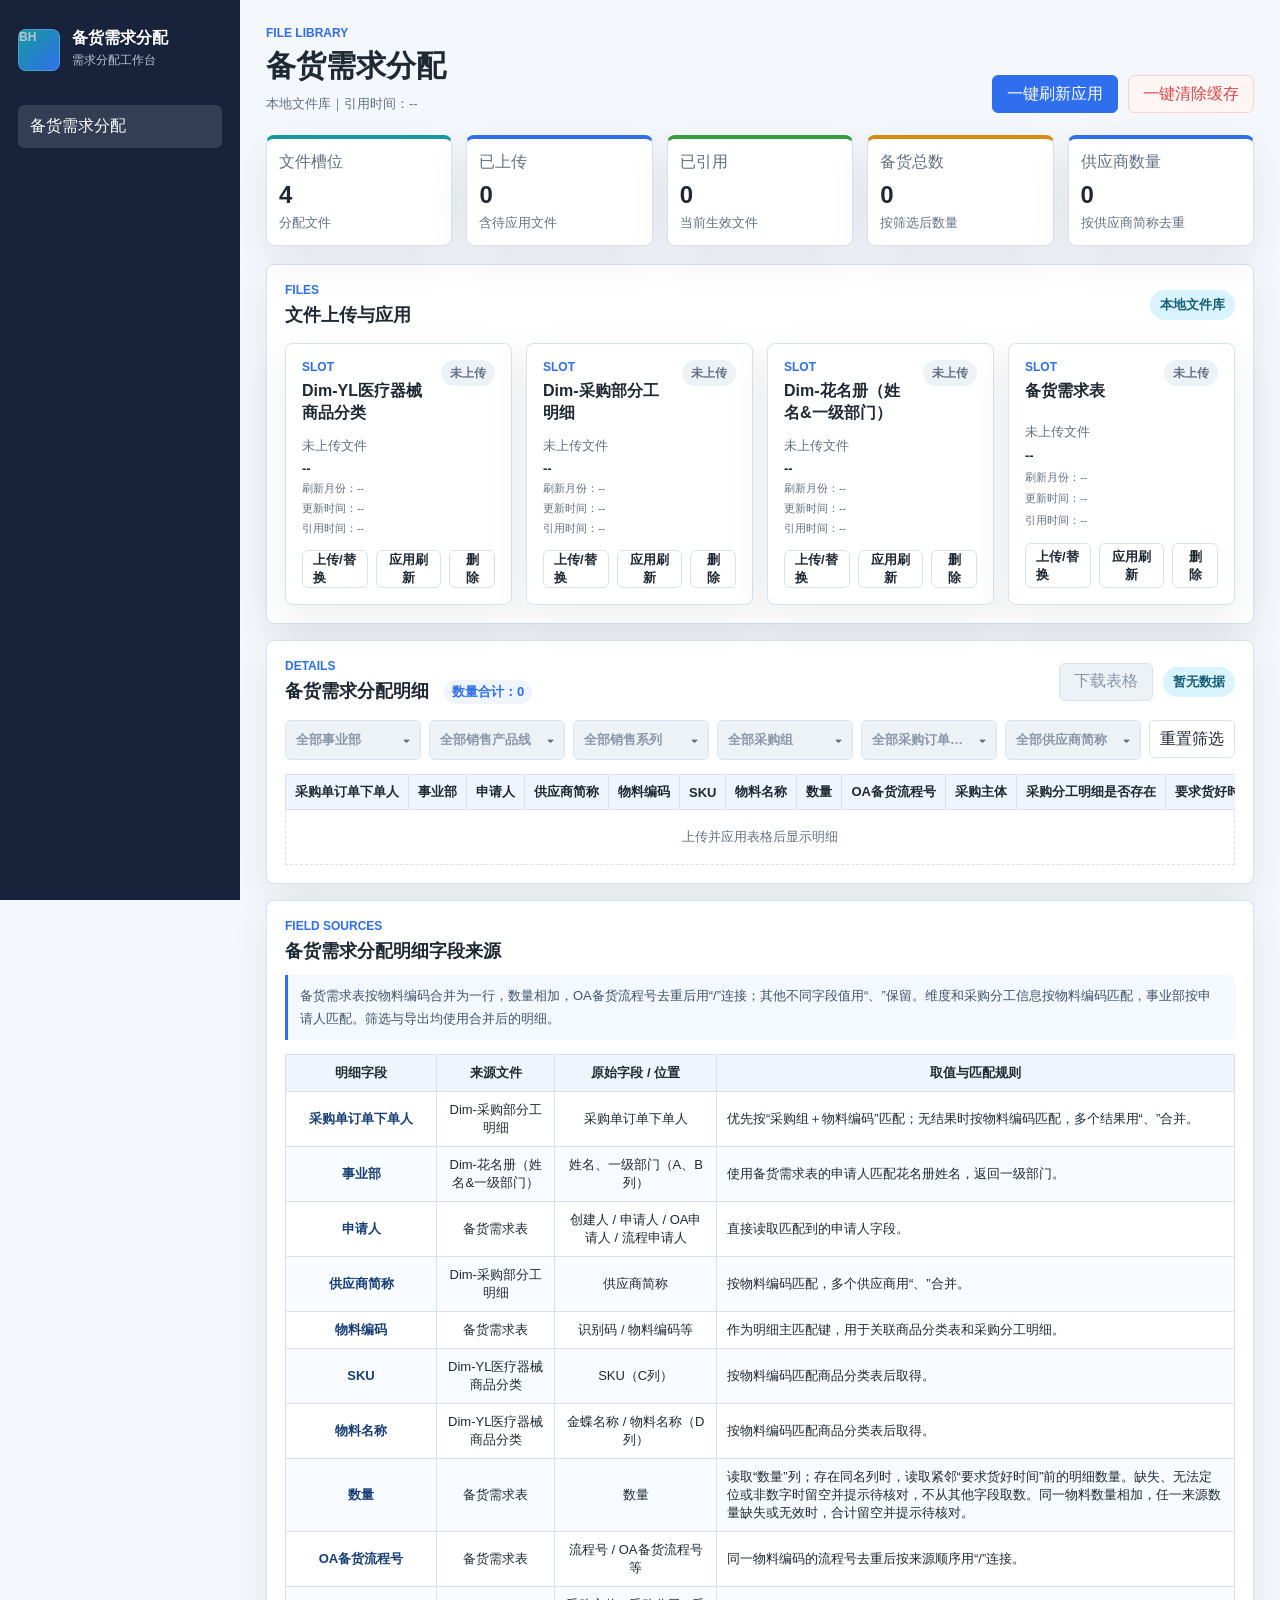
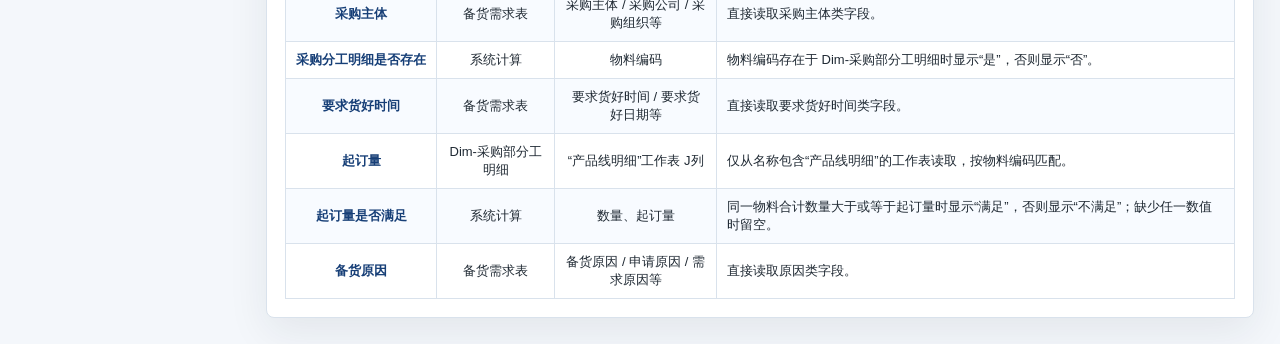
==== index.html @ 4fd3bf2f "Reorder demand detail and export columns" ====
<!doctype html>
<html lang="zh-CN">
  <head>
    <meta charset="utf-8" />
    <meta name="viewport" content="width=device-width, initial-scale=1" />
    <title>备货需求分配 - 备货需求分配</title>
    <link rel="stylesheet" href="./styles.css?v=20260717-2" />
  </head>
  <body>
    <div class="app-shell">
      <aside class="sidebar" aria-label="备货需求分配">
        <div class="brand">
          <span class="brand-mark" aria-hidden="true">BH</span>
          <div>
            <strong>备货需求分配</strong>
            <span>需求分配工作台</span>
          </div>
        </div>
        <nav class="nav-list">
          <a class="active" href="./index.html">备货需求分配</a>
        </nav>
      </aside>

      <main class="dashboard">
        <header class="topbar">
          <div>
            <p class="eyebrow">File Library</p>
            <h1>备货需求分配</h1>
            <small class="source-note" id="librarySourceNote">本地文件库｜引用时间：--</small>
          </div>
          <div class="topbar-actions">
            <button id="applyAllButton" class="primary-button" type="button">一键刷新应用</button>
            <button id="clearCacheButton" class="danger-button" type="button">一键清除缓存</button>
          </div>
        </header>

        <section class="summary-grid" aria-label="文件库概览">
          <article class="metric">
            <span>文件槽位</span>
            <strong id="slotCount">4</strong>
            <small>分配文件</small>
          </article>
          <article class="metric">
            <span>已上传</span>
            <strong id="uploadedCount">0</strong>
            <small>含待应用文件</small>
          </article>
          <article class="metric">
            <span>已引用</span>
            <strong id="appliedCount">0</strong>
            <small>当前生效文件</small>
          </article>
          <article class="metric result-metric">
            <span>备货总数</span>
            <strong id="beihuoTotal">0</strong>
            <small>按筛选后数量</small>
          </article>
          <article class="metric result-metric">
            <span>供应商数量</span>
            <strong id="supplierCount">0</strong>
            <small>按供应商简称去重</small>
          </article>
        </section>

        <section class="panel library-panel">
          <div class="panel-heading">
            <div>
              <p class="eyebrow">Files</p>
              <h2>文件上传与应用</h2>
            </div>
            <span class="upload-state" id="libraryState">读取中</span>
          </div>
          <div class="slot-grid" id="slotGrid"></div>
        </section>

        <section class="panel detail-panel">
          <div class="panel-heading">
            <div>
              <p class="eyebrow">Details</p>
              <h2>备货需求分配明细 <span class="inline-total" id="quantityTotal">数量合计：0</span></h2>
            </div>
            <div class="detail-actions">
              <button id="downloadDetailButton" class="secondary-button" type="button" disabled>下载表格</button>
              <span class="upload-state" id="detailState">暂无数据</span>
            </div>
          </div>
          <div class="detail-filter-row" aria-label="明细筛选器">
            <div class="filter-toolbar" id="filterToolbar">
              <div class="multi-filter" data-filter="businessUnit"></div>
              <div class="multi-filter" data-filter="productLine"></div>
              <div class="multi-filter" data-filter="salesSeries"></div>
              <div class="multi-filter" data-filter="purchaseGroup"></div>
              <div class="multi-filter" data-filter="buyer"></div>
              <div class="multi-filter" data-filter="supplierShortName"></div>
            </div>
            <button id="clearFiltersButton" type="button">重置筛选</button>
          </div>
          <div class="table-wrap">
            <table class="detail-table">
              <thead>
                <tr>
                  <th>采购单订单下单人</th>
                  <th>事业部</th>
                  <th>申请人</th>
                  <th>供应商简称</th>
                  <th>物料编码</th>
                  <th>SKU</th>
                  <th>物料名称</th>
                  <th>数量</th>
                  <th>OA备货流程号</th>
                  <th>采购主体</th>
                  <th>采购分工明细是否存在</th>
                  <th>要求货好时间</th>
                  <th>起订量</th>
                  <th>起订量是否满足</th>
                  <th>备货原因</th>
                </tr>
              </thead>
              <tbody id="detailTableBody"></tbody>
            </table>
            <div class="empty-state" id="detailEmpty">上传并应用表格后显示明细</div>
          </div>
          <nav class="pagination-controls" id="paginationControls" aria-label="备货需求分配明细分页" hidden>
            <span id="paginationInfo">第 1 / 1 页</span>
            <div class="pagination-actions">
              <button id="previousPageButton" type="button" aria-label="上一页">上一页</button>
              <button id="nextPageButton" type="button" aria-label="下一页">下一页</button>
            </div>
          </nav>
        </section>

        <section class="panel field-source-panel" aria-labelledby="fieldSourceTitle">
          <div class="panel-heading">
            <div>
              <p class="eyebrow">Field Sources</p>
              <h2 id="fieldSourceTitle">备货需求分配明细字段来源</h2>
            </div>
          </div>
          <p class="field-source-note">
            备货需求表按物料编码合并为一行，数量相加，OA备货流程号去重后用“/”连接；其他不同字段值用“、”保留。维度和采购分工信息按物料编码匹配，事业部按申请人匹配。筛选与导出均使用合并后的明细。
          </p>
          <div class="table-wrap">
            <table class="field-source-table">
              <thead>
                <tr>
                  <th>明细字段</th>
                  <th>来源文件</th>
                  <th>原始字段 / 位置</th>
                  <th>取值与匹配规则</th>
                </tr>
              </thead>
              <tbody>
                <tr><td>采购单订单下单人</td><td>Dim-采购部分工明细</td><td>采购单订单下单人</td><td>优先按“采购组＋物料编码”匹配；无结果时按物料编码匹配，多个结果用“、”合并。</td></tr>
                <tr><td>事业部</td><td>Dim-花名册（姓名&amp;一级部门）</td><td>姓名、一级部门（A、B列）</td><td>使用备货需求表的申请人匹配花名册姓名，返回一级部门。</td></tr>
                <tr><td>申请人</td><td>备货需求表</td><td>创建人 / 申请人 / OA申请人 / 流程申请人</td><td>直接读取匹配到的申请人字段。</td></tr>
                <tr><td>供应商简称</td><td>Dim-采购部分工明细</td><td>供应商简称</td><td>按物料编码匹配，多个供应商用“、”合并。</td></tr>
                <tr><td>物料编码</td><td>备货需求表</td><td>识别码 / 物料编码等</td><td>作为明细主匹配键，用于关联商品分类表和采购分工明细。</td></tr>
                <tr><td>SKU</td><td>Dim-YL医疗器械商品分类</td><td>SKU（C列）</td><td>按物料编码匹配商品分类表后取得。</td></tr>
                <tr><td>物料名称</td><td>Dim-YL医疗器械商品分类</td><td>金蝶名称 / 物料名称（D列）</td><td>按物料编码匹配商品分类表后取得。</td></tr>
                <tr><td>数量</td><td>备货需求表</td><td>数量</td><td>读取“数量”列；存在同名列时，读取紧邻“要求货好时间”前的明细数量。缺失、无法定位或非数字时留空并提示待核对，不从其他字段取数。同一物料数量相加，任一来源数量缺失或无效时，合计留空并提示待核对。</td></tr>
                <tr><td>OA备货流程号</td><td>备货需求表</td><td>流程号 / OA备货流程号等</td><td>同一物料编码的流程号去重后按来源顺序用“/”连接。</td></tr>
                <tr><td>采购主体</td><td>备货需求表</td><td>采购主体 / 采购公司 / 采购组织等</td><td>直接读取采购主体类字段。</td></tr>
                <tr><td>采购分工明细是否存在</td><td>系统计算</td><td>物料编码</td><td>物料编码存在于 Dim-采购部分工明细时显示“是”，否则显示“否”。</td></tr>
                <tr><td>要求货好时间</td><td>备货需求表</td><td>要求货好时间 / 要求货好日期等</td><td>直接读取要求货好时间类字段。</td></tr>
                <tr><td>起订量</td><td>Dim-采购部分工明细</td><td>“产品线明细”工作表 J列</td><td>仅从名称包含“产品线明细”的工作表读取，按物料编码匹配。</td></tr>
                <tr><td>起订量是否满足</td><td>系统计算</td><td>数量、起订量</td><td>同一物料合计数量大于或等于起订量时显示“满足”，否则显示“不满足”；缺少任一数值时留空。</td></tr>
                <tr><td>备货原因</td><td>备货需求表</td><td>备货原因 / 申请原因 / 需求原因等</td><td>直接读取原因类字段。</td></tr>
              </tbody>
            </table>
          </div>
        </section>
      </main>
    </div>

    <script src="./vendor/xlsx.full.min.js?v=20260601-1"></script>
    <script src="./vendor/jszip.min.js?v=20260609-1"></script>
    <script src="./shared-library.js?v=20260609-3"></script>
    <script src="./file-library.js?v=20260921-2"></script>
  </body>
</html>
---- styles.css ----
:root {
  --ink: #1f2933;
  --muted: #637083;
  --line: #d9e2ec;
  --panel: #ffffff;
  --page: #f4f7fb;
  --nav: #17223b;
  --blue: #2f6fed;
  --teal: #159a9c;
  --green: #2f9e44;
  --amber: #d98b11;
  --red: #d64545;
  --shadow: 0 14px 40px rgba(31, 41, 51, 0.08);
}

* {
  box-sizing: border-box;
}

body {
  margin: 0;
  min-height: 100vh;
  color: var(--ink);
  background: var(--page);
  font-family: "Microsoft YaHei", "Segoe UI", Arial, sans-serif;
}

button,
input,
select {
  font: inherit;
}

button {
  min-height: 38px;
  padding: 0 14px;
  border: 1px solid var(--line);
  border-radius: 6px;
  color: var(--ink);
  background: #fff;
  cursor: pointer;
}

button:hover:not(:disabled) {
  border-color: var(--blue);
  color: var(--blue);
}

button:disabled {
  color: #8a97a8;
  background: #edf2f7;
  cursor: not-allowed;
}

.app-shell {
  display: grid;
  grid-template-columns: 240px minmax(0, 1fr);
  min-height: 100vh;
}

.sidebar {
  position: sticky;
  top: 0;
  min-width: 0;
  height: 100vh;
  padding: 26px 18px;
  color: #fff;
  background: var(--nav);
}

.brand {
  display: flex;
  align-items: center;
  gap: 12px;
  margin-bottom: 34px;
}

.brand-mark {
  display: grid;
  width: 42px;
  height: 42px;
  place-items: center;
  border: 1px solid rgba(255, 255, 255, 0.2);
  border-radius: 8px;
  color: #fff;
  background: linear-gradient(135deg, var(--teal), var(--blue));
  font-size: 14px;
  font-weight: 800;
}

.brand strong,
.brand span {
  display: block;
}

.brand span {
  margin-top: 3px;
  color: #b7c4d6;
  font-size: 12px;
}

.nav-list {
  display: grid;
  gap: 8px;
}

.nav-list a {
  padding: 11px 12px;
  border-radius: 6px;
  color: #d9e2ec;
  text-decoration: none;
}

.nav-list a.active,
.nav-list a:hover {
  color: #fff;
  background: rgba(255, 255, 255, 0.12);
}

.dashboard {
  min-width: 0;
  padding: 26px;
}

.topbar {
  display: flex;
  align-items: end;
  justify-content: space-between;
  gap: 20px;
  margin-bottom: 22px;
}

.topbar-actions {
  display: flex;
  flex-wrap: wrap;
  gap: 10px;
  justify-content: flex-end;
}

.eyebrow {
  margin: 0 0 6px;
  color: var(--blue);
  font-size: 12px;
  font-weight: 700;
  letter-spacing: 0;
  text-transform: uppercase;
}

h1,
h2 {
  margin: 0;
}

h1 {
  font-size: 30px;
}

h2 {
  font-size: 18px;
}

.inline-total {
  display: inline-flex;
  align-items: center;
  min-height: 24px;
  margin-left: 10px;
  padding: 0 8px;
  border-radius: 999px;
  color: var(--blue);
  background: #eef5ff;
  font-size: 13px;
  font-weight: 800;
  vertical-align: middle;
}

.source-note {
  display: block;
  margin-top: 8px;
  color: var(--muted);
  font-size: 13px;
}

.panel,
.metric,
.nav-card,
.slot-card {
  border: 1px solid var(--line);
  border-radius: 8px;
  background: var(--panel);
  box-shadow: var(--shadow);
}

.panel {
  min-width: 0;
  padding: 18px;
}

.logic-panel {
  margin-bottom: 16px;
}

.logic-grid {
  display: grid;
  grid-template-columns: repeat(3, minmax(0, 1fr));
  gap: 12px;
}

.logic-grid div {
  display: grid;
  gap: 6px;
  min-width: 0;
  padding: 12px;
  border: 1px solid var(--line);
  border-radius: 6px;
  background: #f8fbff;
}

.logic-grid strong {
  color: var(--ink);
  font-size: 14px;
}

.logic-grid span {
  color: var(--muted);
  font-size: 13px;
  line-height: 1.5;
}

.panel-heading {
  display: flex;
  align-items: center;
  justify-content: space-between;
  gap: 14px;
  margin-bottom: 16px;
}

.nav-card-grid,
.slot-grid,
.summary-grid {
  display: grid;
  gap: 14px;
}

.nav-card-grid {
  grid-template-columns: repeat(4, minmax(180px, 1fr));
}

.nav-card {
  display: grid;
  gap: 9px;
  min-height: 132px;
  padding: 18px;
  color: var(--ink);
  text-decoration: none;
}

.nav-card:hover {
  border-color: var(--blue);
}

.nav-card span {
  color: var(--blue);
  font-size: 13px;
  font-weight: 800;
}

.nav-card strong {
  font-size: 18px;
}

.nav-card small,
.metric span,
.metric small,
.file-meta span,
.file-meta small {
  color: var(--muted);
}

.summary-grid {
  grid-template-columns: repeat(5, minmax(132px, 1fr));
  overflow-x: visible;
  padding-bottom: 2px;
  margin-bottom: 16px;
}

.metric {
  min-width: 0;
  padding: 13px 12px;
  border-top: 4px solid var(--teal);
}

.metric:nth-child(2) {
  border-top-color: var(--blue);
}

.metric:nth-child(3) {
  border-top-color: var(--green);
}

.metric:nth-child(4) {
  border-top-color: var(--amber);
}

.metric:nth-child(5) {
  border-top-color: var(--blue);
}

.metric span,
.metric small {
  display: block;
}

.metric strong {
  display: block;
  margin: 8px 0 5px;
  font-size: 24px;
}

.metric span,
.metric small,
.metric strong {
  overflow: hidden;
  text-overflow: ellipsis;
  white-space: nowrap;
}

.primary-button {
  border-color: var(--blue);
  color: #fff;
  background: var(--blue);
}

.primary-button:hover:not(:disabled) {
  color: #fff;
  background: #245bd1;
}

.secondary-button:not(:disabled) {
  border-color: var(--teal);
  color: #fff;
  background: var(--teal);
}

.secondary-button:hover:not(:disabled) {
  border-color: #0f7f80;
  color: #fff;
  background: #0f7f80;
}

.upload-state {
  display: inline-flex;
  align-items: center;
  min-height: 30px;
  padding: 0 10px;
  border-radius: 999px;
  color: #155e75;
  background: #d9f4ff;
  font-size: 13px;
  font-weight: 700;
}

.slot-grid {
  grid-template-columns: repeat(4, minmax(0, 1fr));
}

.slot-card {
  display: grid;
  gap: 14px;
  min-width: 0;
  padding: 16px;
}

.slot-card.applied {
  border-color: #bbf7d0;
}

.slot-card.drag-over {
  border-color: var(--blue);
  background: #eef5ff;
  box-shadow: 0 0 0 3px rgba(47, 111, 237, 0.12);
}

.slot-head {
  display: flex;
  align-items: start;
  justify-content: space-between;
  gap: 10px;
}

.slot-head h2 {
  font-size: 16px;
  line-height: 1.35;
}

.slot-status {
  display: inline-flex;
  align-items: center;
  min-height: 26px;
  padding: 0 9px;
  border-radius: 999px;
  color: var(--muted);
  background: #edf2f7;
  font-size: 12px;
  font-weight: 700;
  white-space: nowrap;
}

.slot-status.pending {
  color: #8a5a00;
  background: #fff0c2;
}

.slot-status.applied {
  color: #146c43;
  background: #dff6e7;
}

.file-meta {
  display: grid;
  gap: 6px;
  min-height: 86px;
  font-size: 13px;
}

.file-meta strong,
.file-meta span,
.file-meta small {
  min-width: 0;
  overflow: hidden;
  text-overflow: ellipsis;
  white-space: nowrap;
}

.sheet-picker {
  display: grid;
  gap: 6px;
  min-width: 0;
  font-size: 13px;
}

.sheet-picker span {
  color: var(--ink);
  font-weight: 800;
}

.sheet-picker select {
  width: 100%;
  min-height: 34px;
  min-width: 0;
  padding: 0 9px;
  border: 1px solid var(--line);
  border-radius: 6px;
  color: var(--ink);
  background: #fff;
}

.sheet-picker select:disabled {
  color: #8a97a8;
  background: #edf2f7;
}

.sheet-picker small {
  min-width: 0;
  overflow: hidden;
  color: var(--muted);
  text-overflow: ellipsis;
  white-space: nowrap;
}

.slot-format-hint {
  min-width: 0;
  overflow: hidden;
  color: #8a5a00;
  font-size: 12px;
  text-overflow: ellipsis;
  white-space: nowrap;
}

.slot-actions {
  display: grid;
  grid-template-columns: 1fr 1fr 0.7fr;
  gap: 8px;
}

.upload-button,
.slot-actions button {
  display: inline-flex;
  align-items: center;
  justify-content: center;
  min-height: 34px;
  padding: 0 10px;
  border: 1px solid var(--line);
  border-radius: 6px;
  color: var(--ink);
  background: #fff;
  font-size: 13px;
  font-weight: 700;
  cursor: pointer;
}

.upload-button:hover {
  border-color: var(--blue);
  color: var(--blue);
}

.upload-button input {
  position: absolute;
  width: 1px;
  height: 1px;
  overflow: hidden;
  opacity: 0;
}

.slot-actions button[data-apply]:not(:disabled) {
  border-color: var(--blue);
  color: #fff;
  background: var(--blue);
}

.danger-button:not(:disabled) {
  border-color: #ffd0d0;
  color: var(--red);
  background: #fff5f5;
}

.filter-panel,
.library-panel {
  margin-bottom: 16px;
}

.filter-panel {
  position: relative;
  z-index: 70;
  overflow: visible;
  margin-bottom: 10px;
}

.filter-panel .panel-heading {
  align-items: center;
  margin-bottom: 10px;
}

.filter-toolbar {
  position: relative;
  z-index: 70;
  display: grid;
  grid-template-columns: repeat(6, minmax(96px, 1fr));
  gap: 8px;
  align-items: start;
  overflow: visible;
}

.multi-filter {
  position: relative;
  min-width: 0;
}

.multi-filter-button {
  display: flex;
  align-items: center;
  justify-content: space-between;
  gap: 8px;
  width: 100%;
  min-height: 40px;
  padding: 0 10px;
  border: 1px solid var(--line);
  border-radius: 6px;
  background: #fff;
  color: var(--ink);
  overflow: hidden;
  text-align: left;
  font-size: 13px;
  font-weight: 700;
}

.multi-filter-button span {
  min-width: 0;
  overflow: hidden;
  text-overflow: ellipsis;
  white-space: nowrap;
}

.multi-filter-button i {
  flex: 0 0 auto;
  color: var(--muted);
  font-style: normal;
}

.multi-filter.open .multi-filter-button {
  border-color: var(--blue);
  box-shadow: 0 0 0 3px rgba(47, 111, 237, 0.12);
}

.multi-filter-menu {
  position: absolute;
  top: calc(100% + 6px);
  left: 0;
  z-index: 120;
  display: none;
  width: min(260px, 84vw);
  max-height: 280px;
  overflow-y: auto;
  padding: 6px;
  border: 1px solid var(--line);
  border-radius: 8px;
  background: #fff;
  box-shadow: 0 16px 36px rgba(31, 41, 51, 0.14);
}

.multi-filter.open .multi-filter-menu {
  display: block;
}

.multi-filter-option {
  display: flex;
  align-items: center;
  gap: 7px;
  min-height: 34px;
  min-width: 0;
  padding: 7px 10px;
  border-radius: 6px;
  color: var(--ink);
  font-size: 13px;
  cursor: pointer;
}

.multi-filter-option:hover {
  background: #edf6ff;
}

.multi-filter-option input {
  width: 14px;
  height: 14px;
  margin: 0;
  accent-color: var(--blue);
  flex: 0 0 auto;
}

.multi-filter-option span {
  min-width: 0;
  overflow: hidden;
  text-overflow: ellipsis;
  white-space: nowrap;
}

.multi-filter-empty {
  padding: 8px 7px;
  color: var(--muted);
  font-size: 13px;
}

.detail-panel {
  overflow: visible;
}

.field-source-panel {
  margin-top: 16px;
}

.field-source-note {
  margin: -4px 0 14px;
  padding: 10px 12px;
  border-left: 3px solid var(--blue);
  border-radius: 0 6px 6px 0;
  color: #40536a;
  background: #f4f8ff;
  font-size: 13px;
  line-height: 1.7;
}

.field-source-table {
  width: 100%;
  min-width: 920px;
  border-collapse: collapse;
  font-size: 13px;
}

.field-source-table th,
.field-source-table td {
  padding: 9px 10px;
  border: 1px solid var(--line);
  vertical-align: middle;
}

.field-source-table th {
  color: var(--ink);
  background: #eef5ff;
  text-align: center;
  font-weight: 800;
  white-space: nowrap;
}

.field-source-table td:first-child,
.field-source-table td:nth-child(2),
.field-source-table td:nth-child(3) {
  text-align: center;
}

.field-source-table td:first-child {
  color: #173f77;
  font-weight: 800;
  white-space: nowrap;
}

.field-source-table tbody tr:nth-child(even) td {
  background: #f8fbff;
}

.detail-filter-row {
  position: relative;
  z-index: 70;
  display: grid;
  grid-template-columns: minmax(0, 1fr) minmax(86px, auto);
  gap: 8px;
  align-items: start;
  margin-bottom: 14px;
  overflow: visible;
}

.detail-filter-row > button {
  min-width: 86px;
  padding: 0 10px;
}

.detail-actions {
  display: flex;
  flex-wrap: wrap;
  align-items: center;
  justify-content: flex-end;
  gap: 10px;
}

.table-wrap {
  position: relative;
  overflow-x: auto;
}

.detail-table {
  width: 100%;
  min-width: 980px;
  border-collapse: collapse;
  font-size: 13px;
}

.detail-table th,
.detail-table td {
  padding: 8px 9px;
  border: 1px solid var(--line);
  text-align: center;
  vertical-align: middle;
}

.detail-table th {
  color: var(--ink);
  background: #eef5ff;
  font-weight: 800;
  white-space: nowrap;
}

.detail-table td {
  background: #fff;
}

.detail-table tbody tr:nth-child(even) td {
  background: #f8fbff;
}

.pagination-controls {
  display: flex;
  align-items: center;
  justify-content: space-between;
  gap: 12px;
  margin-top: 14px;
  padding-top: 12px;
  border-top: 1px solid var(--line);
}

.pagination-controls[hidden] {
  display: none;
}

.pagination-controls > span {
  color: var(--muted);
  font-size: 13px;
  font-weight: 700;
}

.pagination-actions {
  display: flex;
  gap: 8px;
}

.pagination-actions button {
  min-width: 74px;
  min-height: 34px;
  padding: 0 12px;
}

.empty-state {
  padding: 18px;
  border: 1px dashed var(--line);
  border-top: 0;
  color: var(--muted);
  text-align: center;
  font-size: 13px;
}

.empty-state[hidden] {
  display: none;
}

@media (max-width: 1180px) {
  .slot-grid,
  .nav-card-grid,
  .logic-grid {
    grid-template-columns: repeat(2, minmax(0, 1fr));
  }
}

@media (max-width: 760px) {
  .app-shell {
    grid-template-columns: 1fr;
  }

  .sidebar {
    position: static;
    height: auto;
  }

  .dashboard {
    padding: 18px;
  }

  .topbar,
  .panel-heading {
    display: grid;
    align-items: start;
  }

  .topbar-actions {
    justify-content: stretch;
  }

  .topbar-actions button {
    width: 100%;
  }

  .slot-grid,
  .nav-card-grid,
  .logic-grid,
  .slot-actions {
    grid-template-columns: 1fr;
  }

  .summary-grid {
    grid-template-columns: 1fr;
  }

  .filter-toolbar {
    grid-template-columns: 1fr;
  }

  .detail-filter-row {
    grid-template-columns: 1fr;
  }

  .pagination-controls {
    align-items: stretch;
    flex-direction: column;
  }

  .pagination-actions button {
    flex: 1;
  }

  .multi-filter,
  .multi-filter-button {
    width: 100%;
  }

  .multi-filter-menu {
    width: min(100%, 280px);
  }

  .detail-actions {
    width: 100%;
    justify-content: stretch;
  }

  .detail-actions button,
  .detail-actions .upload-state {
    width: 100%;
    justify-content: center;
  }

  h1 {
    font-size: 24px;
  }
}
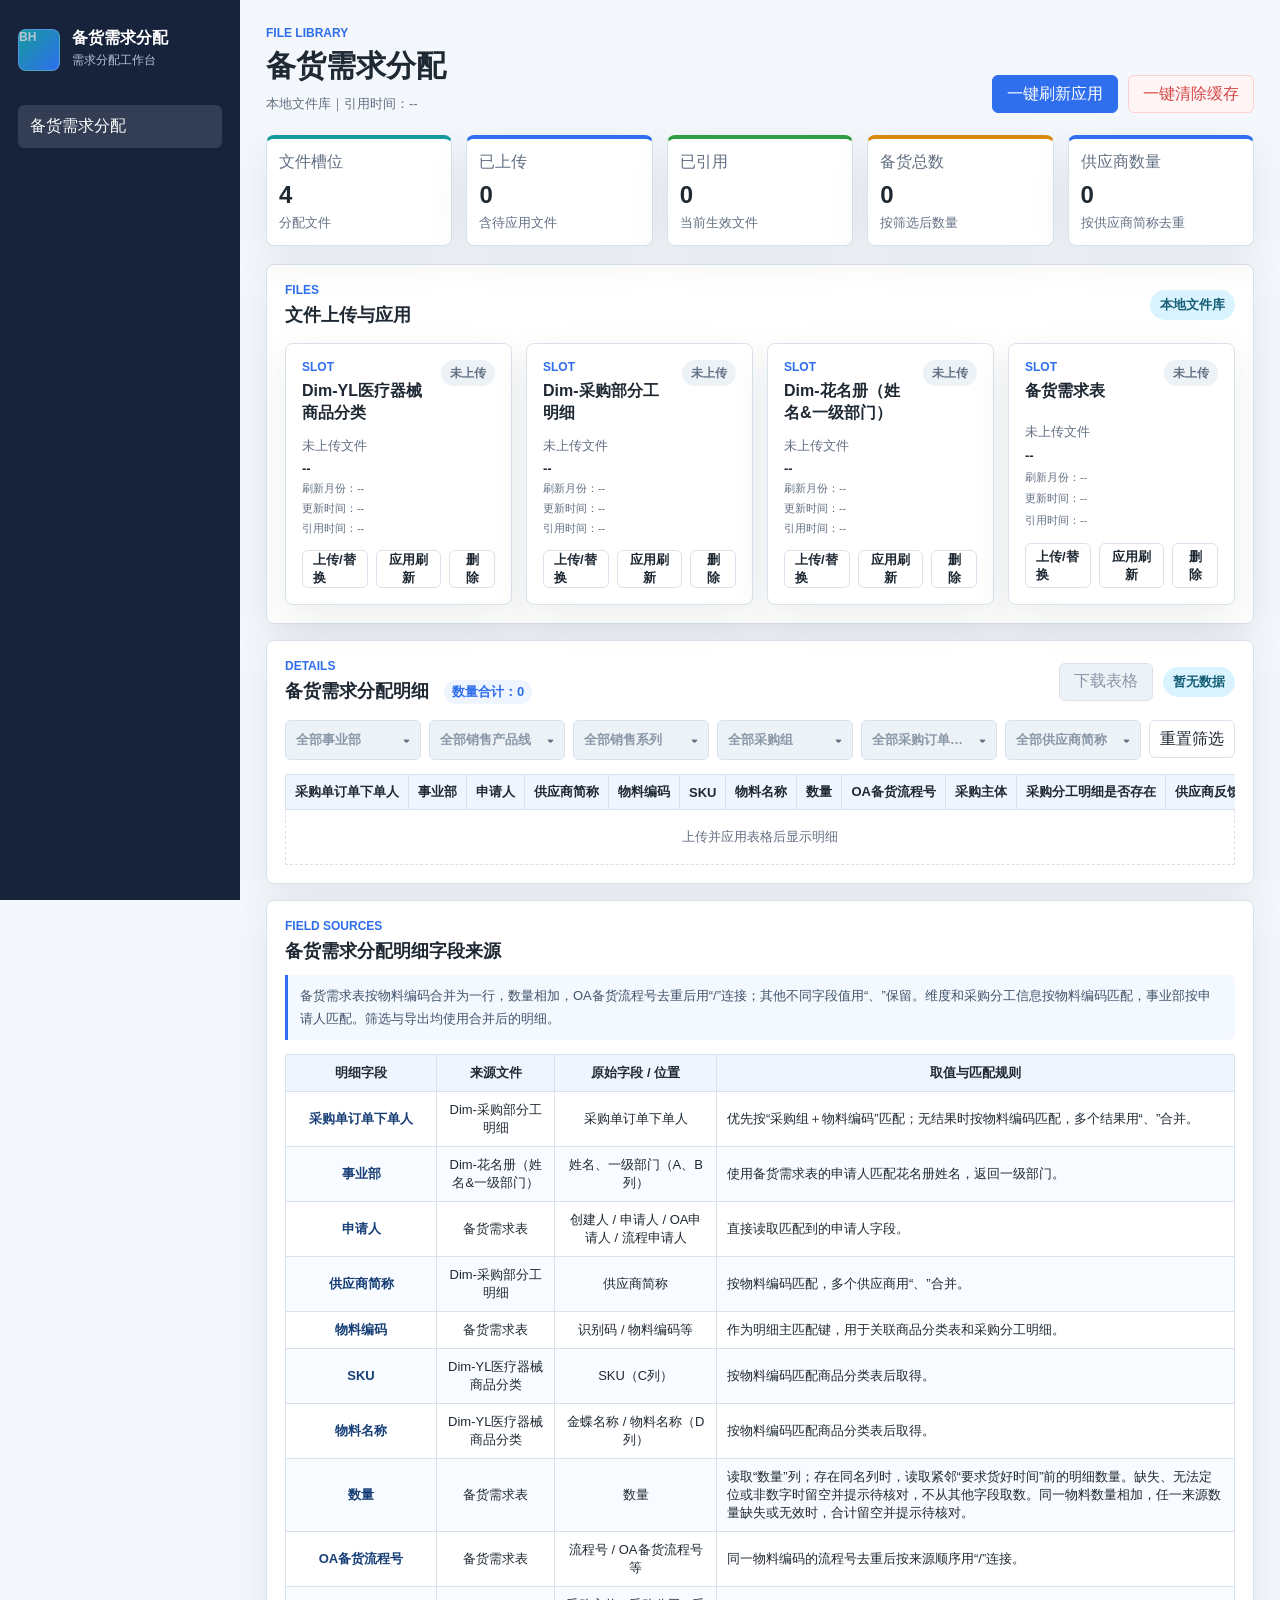
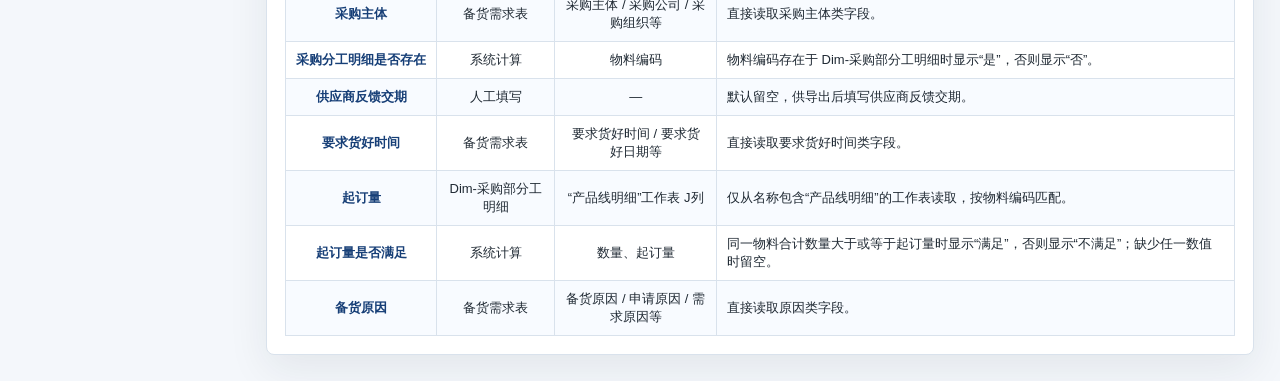
==== commit 71a218fe: "Add supplier feedback delivery date before requested ready date" ====
--- a/index.html
+++ b/index.html
@@ -110,6 +110,7 @@
                   <th>OA备货流程号</th>
                   <th>采购主体</th>
                   <th>采购分工明细是否存在</th>
+                  <th>供应商反馈交期</th>
                   <th>要求货好时间</th>
                   <th>起订量</th>
                   <th>起订量是否满足</th>
@@ -161,6 +162,7 @@
                 <tr><td>OA备货流程号</td><td>备货需求表</td><td>流程号 / OA备货流程号等</td><td>同一物料编码的流程号去重后按来源顺序用“/”连接。</td></tr>
                 <tr><td>采购主体</td><td>备货需求表</td><td>采购主体 / 采购公司 / 采购组织等</td><td>直接读取采购主体类字段。</td></tr>
                 <tr><td>采购分工明细是否存在</td><td>系统计算</td><td>物料编码</td><td>物料编码存在于 Dim-采购部分工明细时显示“是”，否则显示“否”。</td></tr>
+                <tr><td>供应商反馈交期</td><td>人工填写</td><td>—</td><td>默认留空，供导出后填写供应商反馈交期。</td></tr>
                 <tr><td>要求货好时间</td><td>备货需求表</td><td>要求货好时间 / 要求货好日期等</td><td>直接读取要求货好时间类字段。</td></tr>
                 <tr><td>起订量</td><td>Dim-采购部分工明细</td><td>“产品线明细”工作表 J列</td><td>仅从名称包含“产品线明细”的工作表读取，按物料编码匹配。</td></tr>
                 <tr><td>起订量是否满足</td><td>系统计算</td><td>数量、起订量</td><td>同一物料合计数量大于或等于起订量时显示“满足”，否则显示“不满足”；缺少任一数值时留空。</td></tr>
@@ -175,6 +177,6 @@
     <script src="./vendor/xlsx.full.min.js?v=20260601-1"></script>
     <script src="./vendor/jszip.min.js?v=20260609-1"></script>
     <script src="./shared-library.js?v=20260609-3"></script>
-    <script src="./file-library.js?v=20260921-2"></script>
+    <script src="./file-library.js?v=20260928-columns-2"></script>
   </body>
 </html>
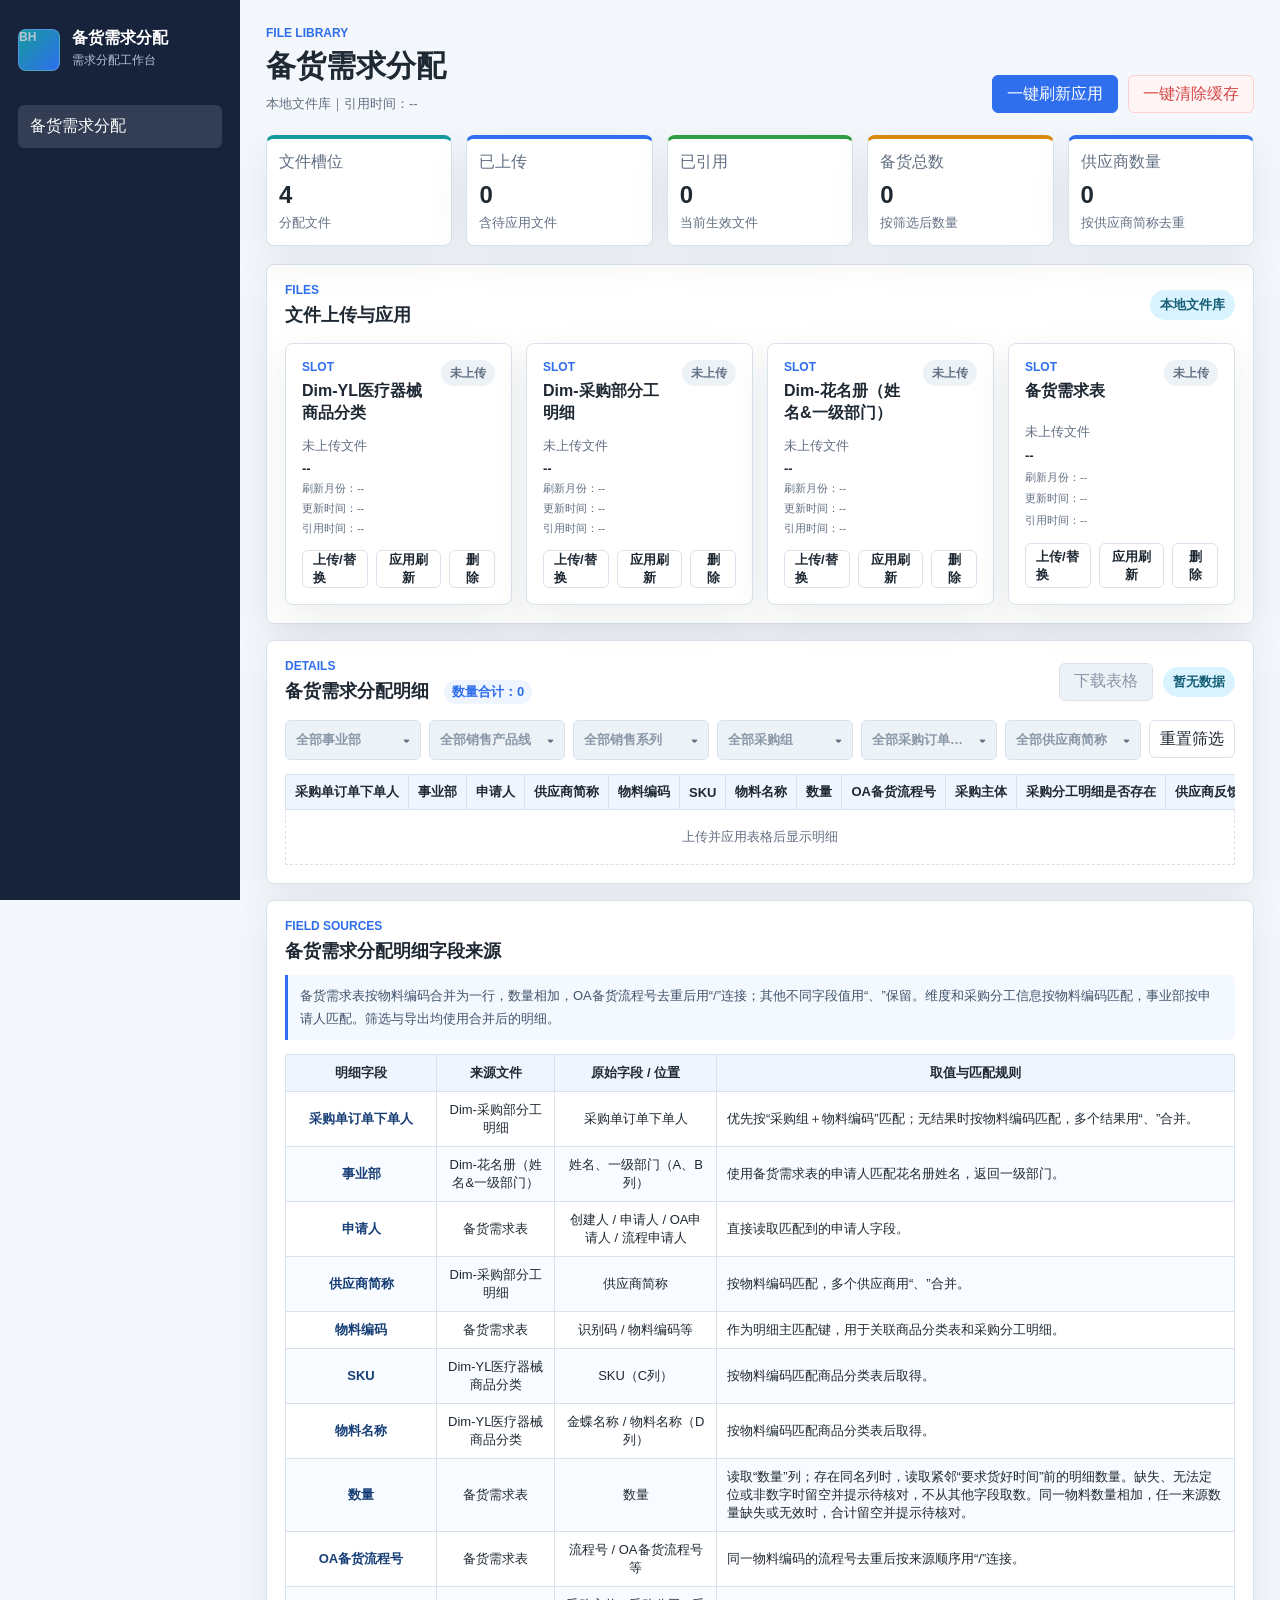
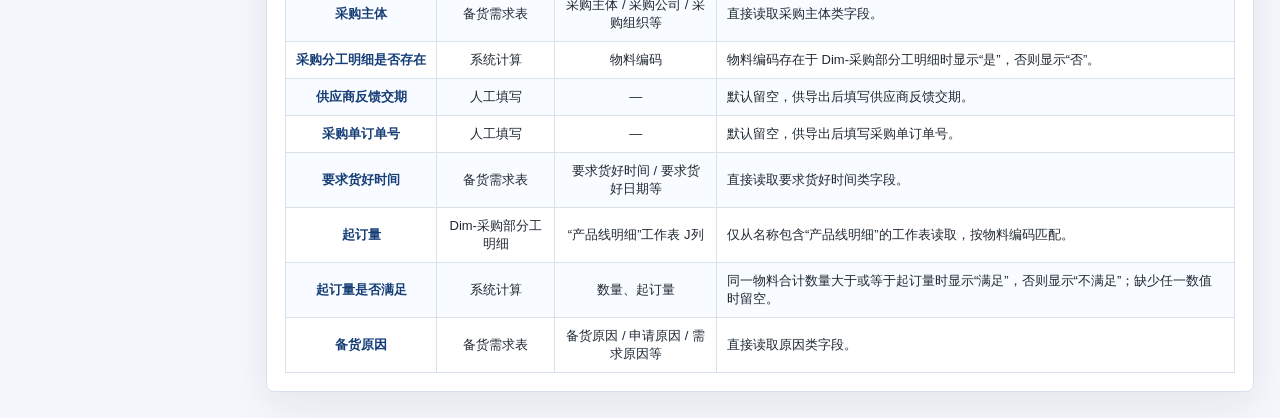
==== commit 6e21a46d: "Add purchase order number after supplier delivery date" ====
--- a/index.html
+++ b/index.html
@@ -111,6 +111,7 @@
                   <th>采购主体</th>
                   <th>采购分工明细是否存在</th>
                   <th>供应商反馈交期</th>
+                  <th>采购单订单号</th>
                   <th>要求货好时间</th>
                   <th>起订量</th>
                   <th>起订量是否满足</th>
@@ -163,6 +164,7 @@
                 <tr><td>采购主体</td><td>备货需求表</td><td>采购主体 / 采购公司 / 采购组织等</td><td>直接读取采购主体类字段。</td></tr>
                 <tr><td>采购分工明细是否存在</td><td>系统计算</td><td>物料编码</td><td>物料编码存在于 Dim-采购部分工明细时显示“是”，否则显示“否”。</td></tr>
                 <tr><td>供应商反馈交期</td><td>人工填写</td><td>—</td><td>默认留空，供导出后填写供应商反馈交期。</td></tr>
+                <tr><td>采购单订单号</td><td>人工填写</td><td>—</td><td>默认留空，供导出后填写采购单订单号。</td></tr>
                 <tr><td>要求货好时间</td><td>备货需求表</td><td>要求货好时间 / 要求货好日期等</td><td>直接读取要求货好时间类字段。</td></tr>
                 <tr><td>起订量</td><td>Dim-采购部分工明细</td><td>“产品线明细”工作表 J列</td><td>仅从名称包含“产品线明细”的工作表读取，按物料编码匹配。</td></tr>
                 <tr><td>起订量是否满足</td><td>系统计算</td><td>数量、起订量</td><td>同一物料合计数量大于或等于起订量时显示“满足”，否则显示“不满足”；缺少任一数值时留空。</td></tr>
@@ -177,6 +179,6 @@
     <script src="./vendor/xlsx.full.min.js?v=20260601-1"></script>
     <script src="./vendor/jszip.min.js?v=20260609-1"></script>
     <script src="./shared-library.js?v=20260609-3"></script>
-    <script src="./file-library.js?v=20260928-columns-2"></script>
+    <script src="./file-library.js?v=20261012-order-column"></script>
   </body>
 </html>
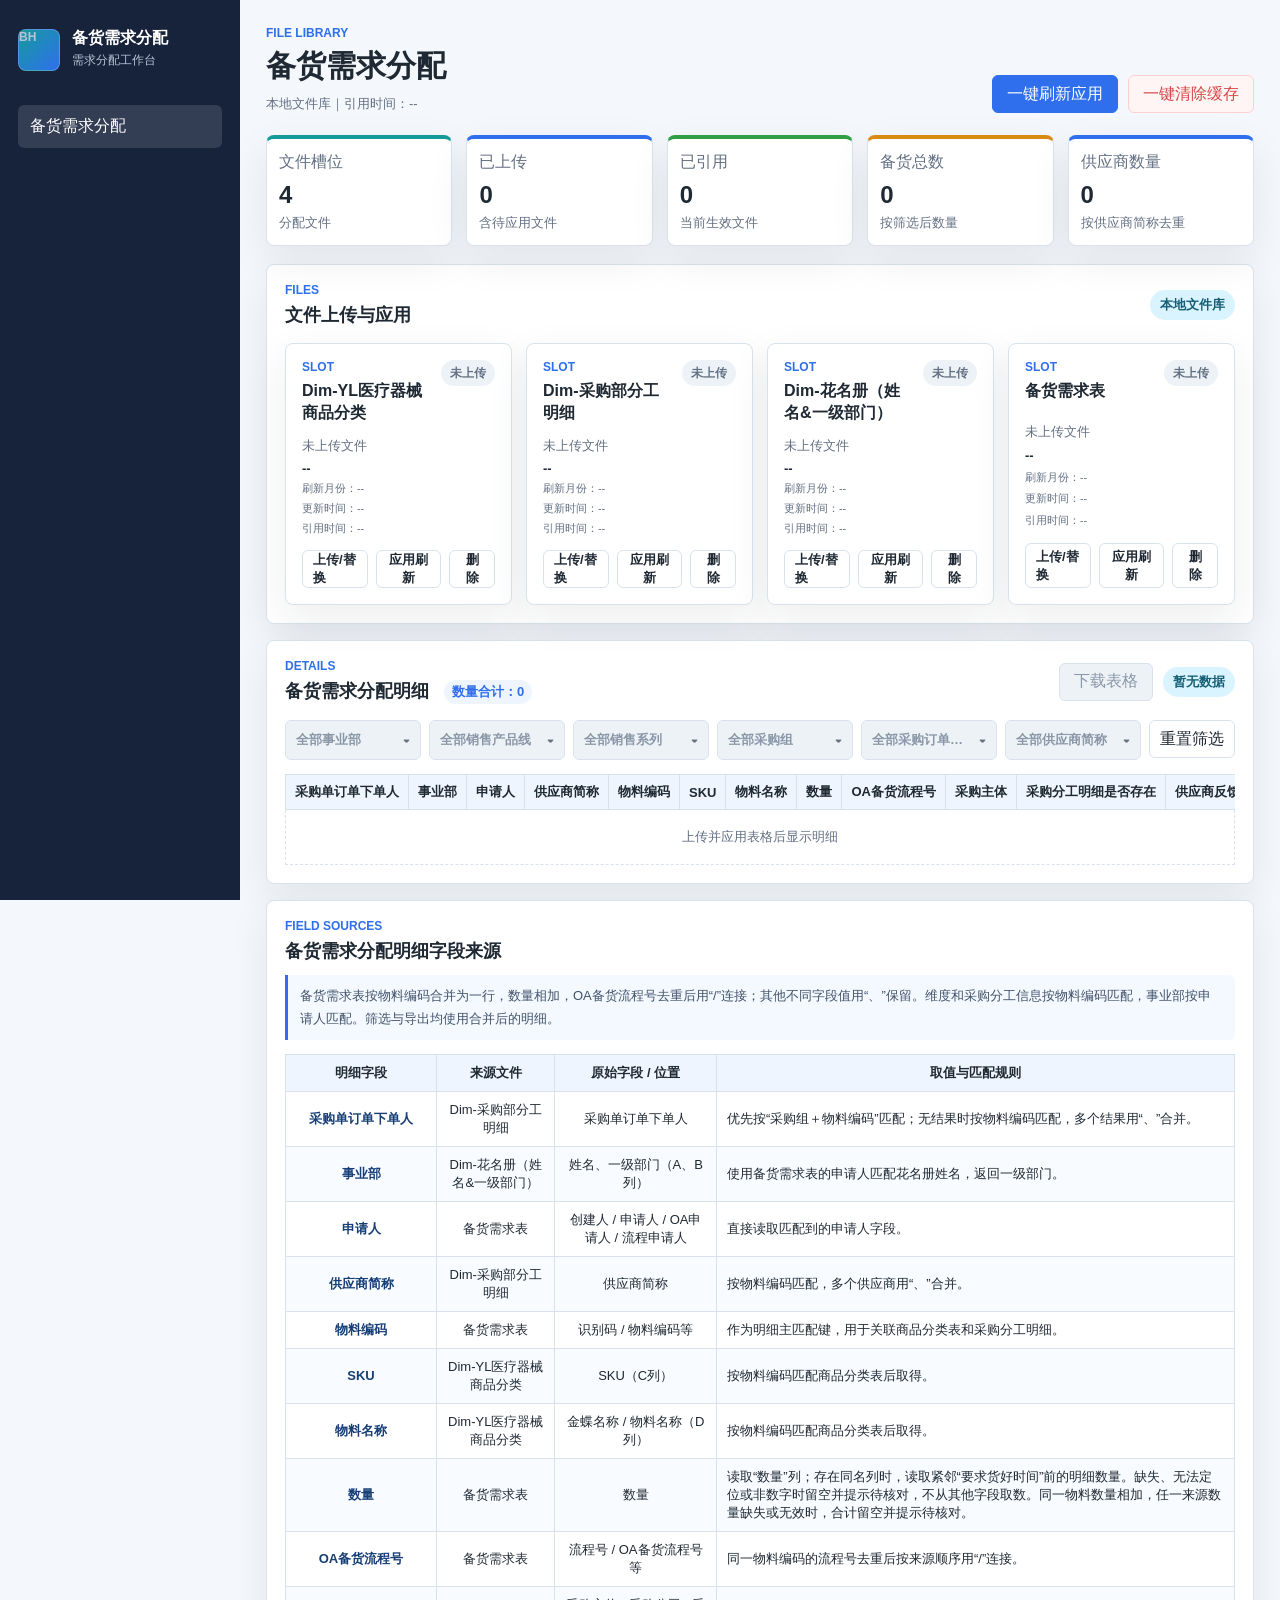
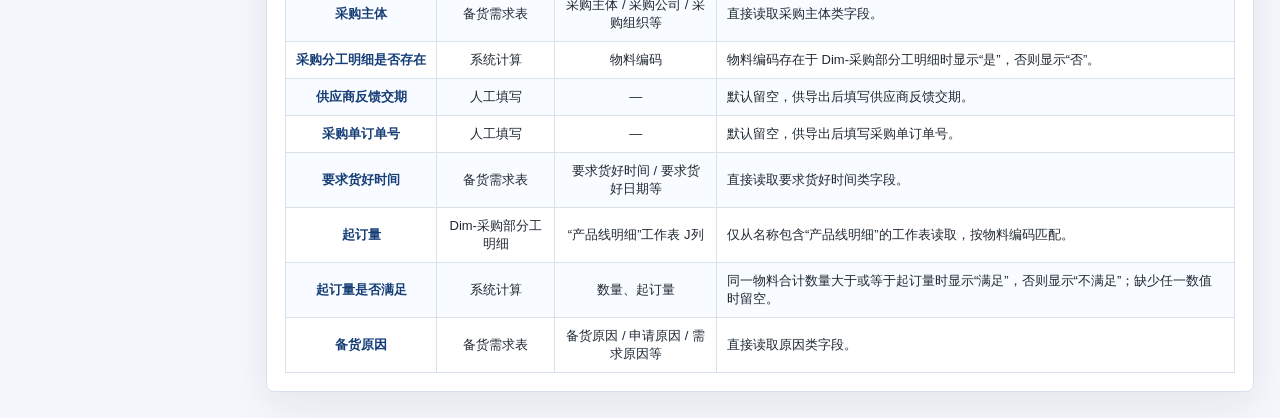
==== commit de1364af: "Export demand details in one sheet instead of splitting by buyer" ====
--- a/index.html
+++ b/index.html
@@ -179,6 +179,6 @@
     <script src="./vendor/xlsx.full.min.js?v=20260601-1"></script>
     <script src="./vendor/jszip.min.js?v=20260609-1"></script>
     <script src="./shared-library.js?v=20260609-3"></script>
-    <script src="./file-library.js?v=20261012-order-column"></script>
+    <script src="./file-library.js?v=20261014-single-sheet"></script>
   </body>
 </html>
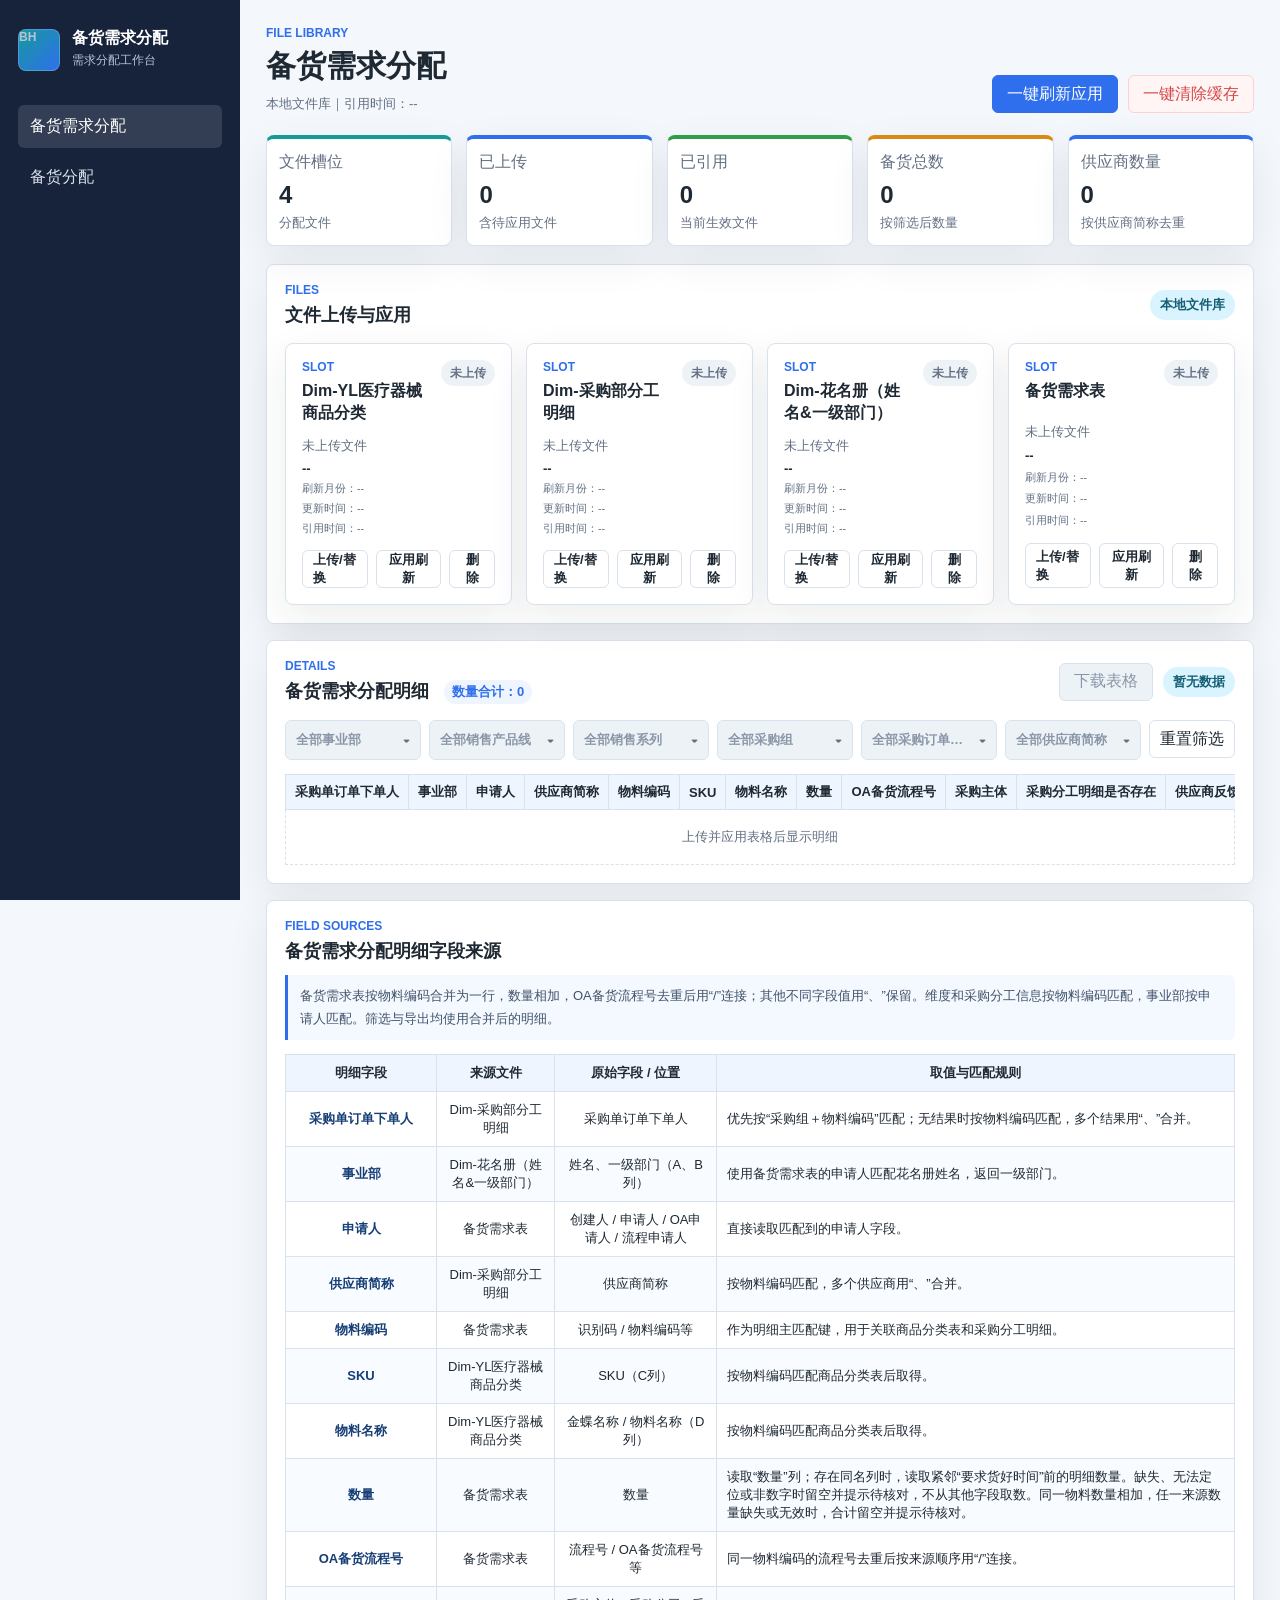
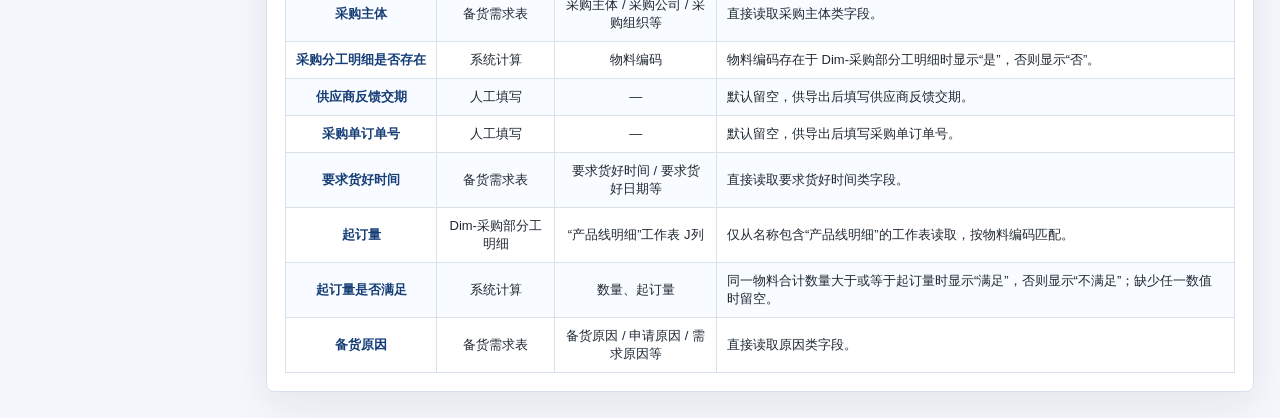
==== commit 5b418ecf: "feat: add stock allocation page reusing existing workflow" ====
--- a/index.html
+++ b/index.html
@@ -17,7 +17,8 @@
           </div>
         </div>
         <nav class="nav-list">
-          <a class="active" href="./index.html">备货需求分配</a>
+          <a class="active" aria-current="page" href="./index.html">备货需求分配</a>
+          <a href="./allocation.html">备货分配</a>
         </nav>
       </aside>
 
@@ -179,6 +180,6 @@
     <script src="./vendor/xlsx.full.min.js?v=20260601-1"></script>
     <script src="./vendor/jszip.min.js?v=20260609-1"></script>
     <script src="./shared-library.js?v=20260609-3"></script>
-    <script src="./file-library.js?v=20261014-single-sheet"></script>
+    <script src="./file-library.js?v=20261014-numeric-quantity"></script>
   </body>
 </html>
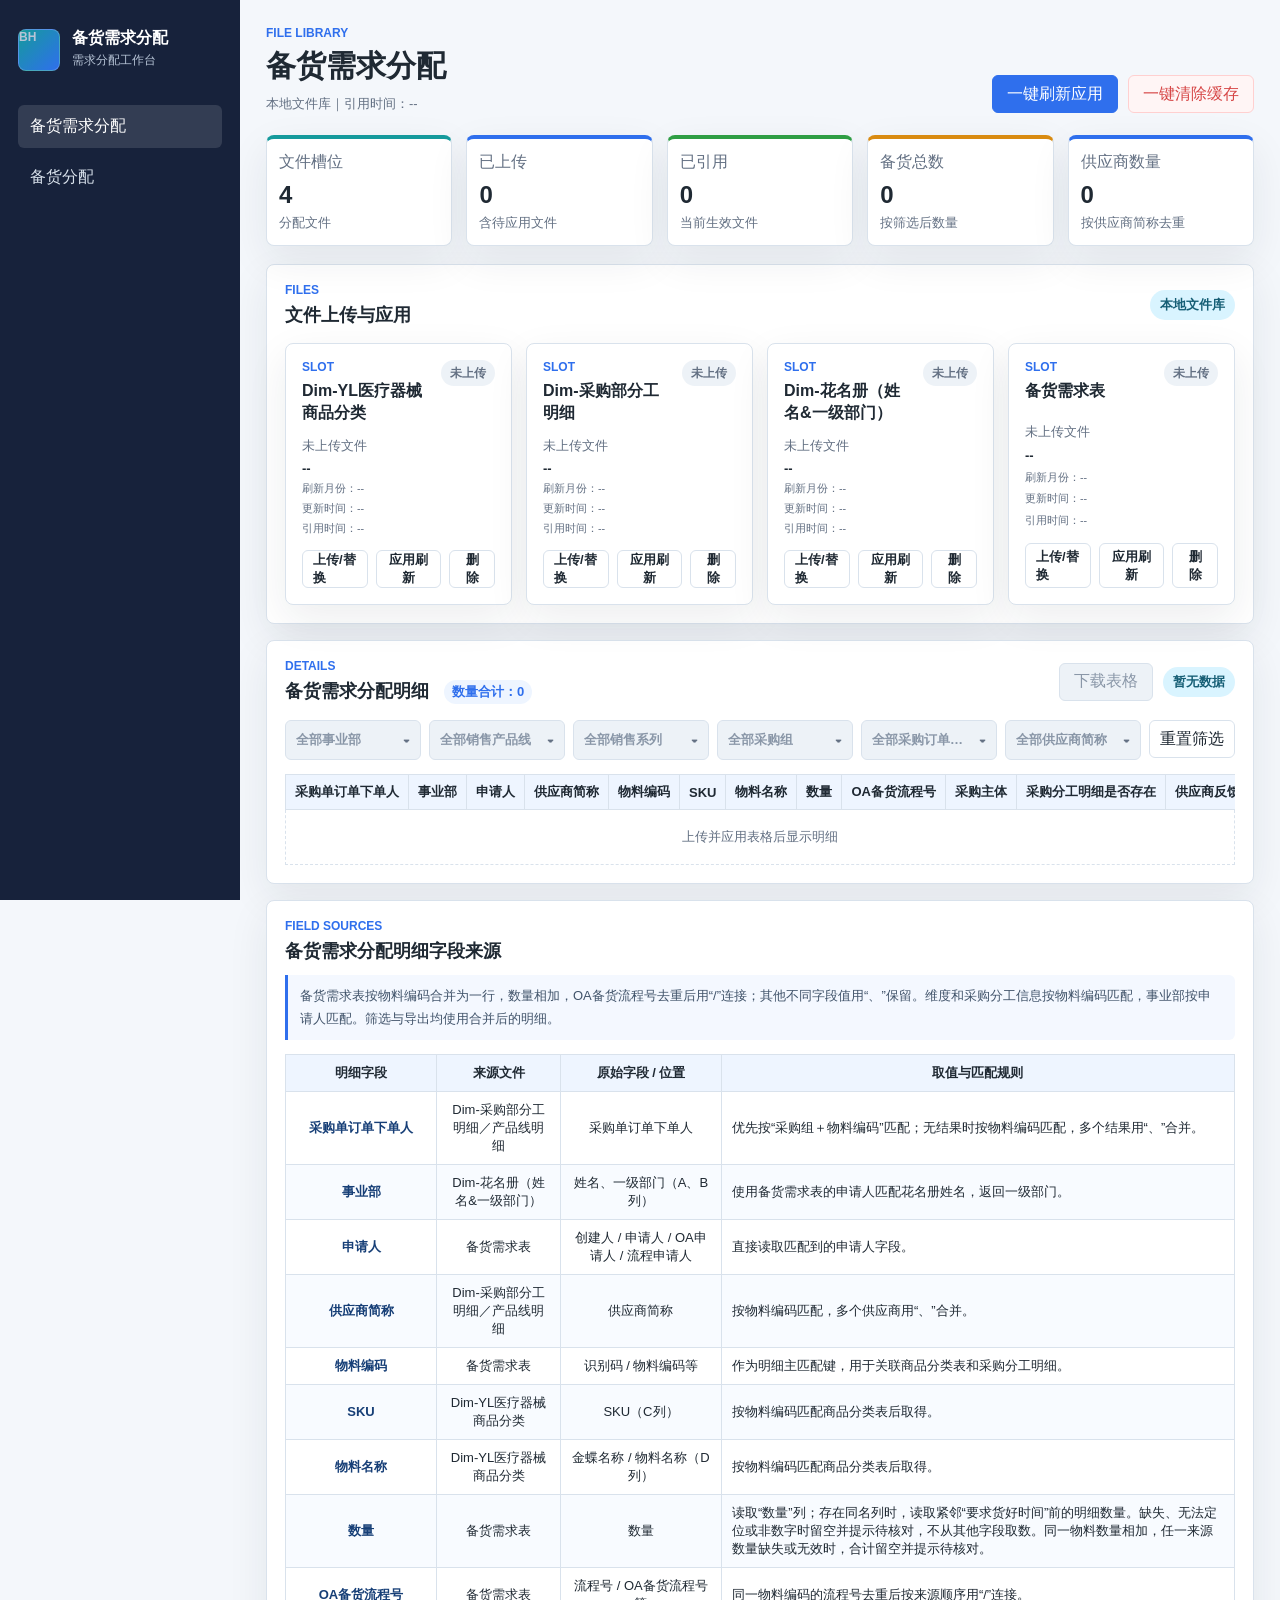
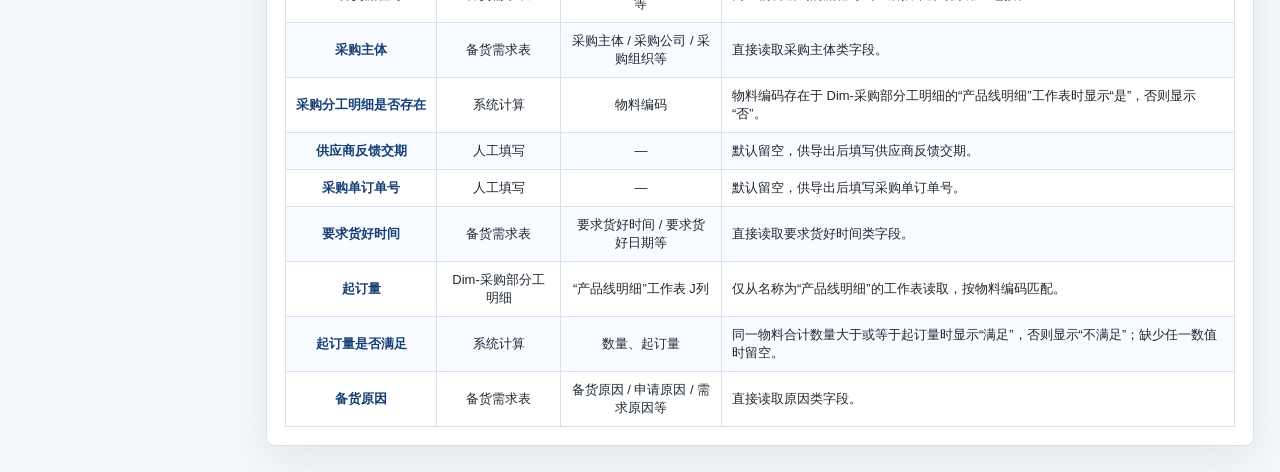
==== commit 9be63e09: "Read purchase division only from exact product-line detail sheet" ====
--- a/index.html
+++ b/index.html
@@ -153,21 +153,21 @@
                 </tr>
               </thead>
               <tbody>
-                <tr><td>采购单订单下单人</td><td>Dim-采购部分工明细</td><td>采购单订单下单人</td><td>优先按“采购组＋物料编码”匹配；无结果时按物料编码匹配，多个结果用“、”合并。</td></tr>
+                <tr><td>采购单订单下单人</td><td>Dim-采购部分工明细／产品线明细</td><td>采购单订单下单人</td><td>优先按“采购组＋物料编码”匹配；无结果时按物料编码匹配，多个结果用“、”合并。</td></tr>
                 <tr><td>事业部</td><td>Dim-花名册（姓名&amp;一级部门）</td><td>姓名、一级部门（A、B列）</td><td>使用备货需求表的申请人匹配花名册姓名，返回一级部门。</td></tr>
                 <tr><td>申请人</td><td>备货需求表</td><td>创建人 / 申请人 / OA申请人 / 流程申请人</td><td>直接读取匹配到的申请人字段。</td></tr>
-                <tr><td>供应商简称</td><td>Dim-采购部分工明细</td><td>供应商简称</td><td>按物料编码匹配，多个供应商用“、”合并。</td></tr>
+                <tr><td>供应商简称</td><td>Dim-采购部分工明细／产品线明细</td><td>供应商简称</td><td>按物料编码匹配，多个供应商用“、”合并。</td></tr>
                 <tr><td>物料编码</td><td>备货需求表</td><td>识别码 / 物料编码等</td><td>作为明细主匹配键，用于关联商品分类表和采购分工明细。</td></tr>
                 <tr><td>SKU</td><td>Dim-YL医疗器械商品分类</td><td>SKU（C列）</td><td>按物料编码匹配商品分类表后取得。</td></tr>
                 <tr><td>物料名称</td><td>Dim-YL医疗器械商品分类</td><td>金蝶名称 / 物料名称（D列）</td><td>按物料编码匹配商品分类表后取得。</td></tr>
                 <tr><td>数量</td><td>备货需求表</td><td>数量</td><td>读取“数量”列；存在同名列时，读取紧邻“要求货好时间”前的明细数量。缺失、无法定位或非数字时留空并提示待核对，不从其他字段取数。同一物料数量相加，任一来源数量缺失或无效时，合计留空并提示待核对。</td></tr>
                 <tr><td>OA备货流程号</td><td>备货需求表</td><td>流程号 / OA备货流程号等</td><td>同一物料编码的流程号去重后按来源顺序用“/”连接。</td></tr>
                 <tr><td>采购主体</td><td>备货需求表</td><td>采购主体 / 采购公司 / 采购组织等</td><td>直接读取采购主体类字段。</td></tr>
-                <tr><td>采购分工明细是否存在</td><td>系统计算</td><td>物料编码</td><td>物料编码存在于 Dim-采购部分工明细时显示“是”，否则显示“否”。</td></tr>
+                <tr><td>采购分工明细是否存在</td><td>系统计算</td><td>物料编码</td><td>物料编码存在于 Dim-采购部分工明细的“产品线明细”工作表时显示“是”，否则显示“否”。</td></tr>
                 <tr><td>供应商反馈交期</td><td>人工填写</td><td>—</td><td>默认留空，供导出后填写供应商反馈交期。</td></tr>
                 <tr><td>采购单订单号</td><td>人工填写</td><td>—</td><td>默认留空，供导出后填写采购单订单号。</td></tr>
                 <tr><td>要求货好时间</td><td>备货需求表</td><td>要求货好时间 / 要求货好日期等</td><td>直接读取要求货好时间类字段。</td></tr>
-                <tr><td>起订量</td><td>Dim-采购部分工明细</td><td>“产品线明细”工作表 J列</td><td>仅从名称包含“产品线明细”的工作表读取，按物料编码匹配。</td></tr>
+                <tr><td>起订量</td><td>Dim-采购部分工明细</td><td>“产品线明细”工作表 J列</td><td>仅从名称为“产品线明细”的工作表读取，按物料编码匹配。</td></tr>
                 <tr><td>起订量是否满足</td><td>系统计算</td><td>数量、起订量</td><td>同一物料合计数量大于或等于起订量时显示“满足”，否则显示“不满足”；缺少任一数值时留空。</td></tr>
                 <tr><td>备货原因</td><td>备货需求表</td><td>备货原因 / 申请原因 / 需求原因等</td><td>直接读取原因类字段。</td></tr>
               </tbody>
@@ -180,6 +180,6 @@
     <script src="./vendor/xlsx.full.min.js?v=20260601-1"></script>
     <script src="./vendor/jszip.min.js?v=20260609-1"></script>
     <script src="./shared-library.js?v=20260609-3"></script>
-    <script src="./file-library.js?v=20261014-numeric-quantity"></script>
+    <script src="./file-library.js?v=20261014-product-line-sheet"></script>
   </body>
 </html>
